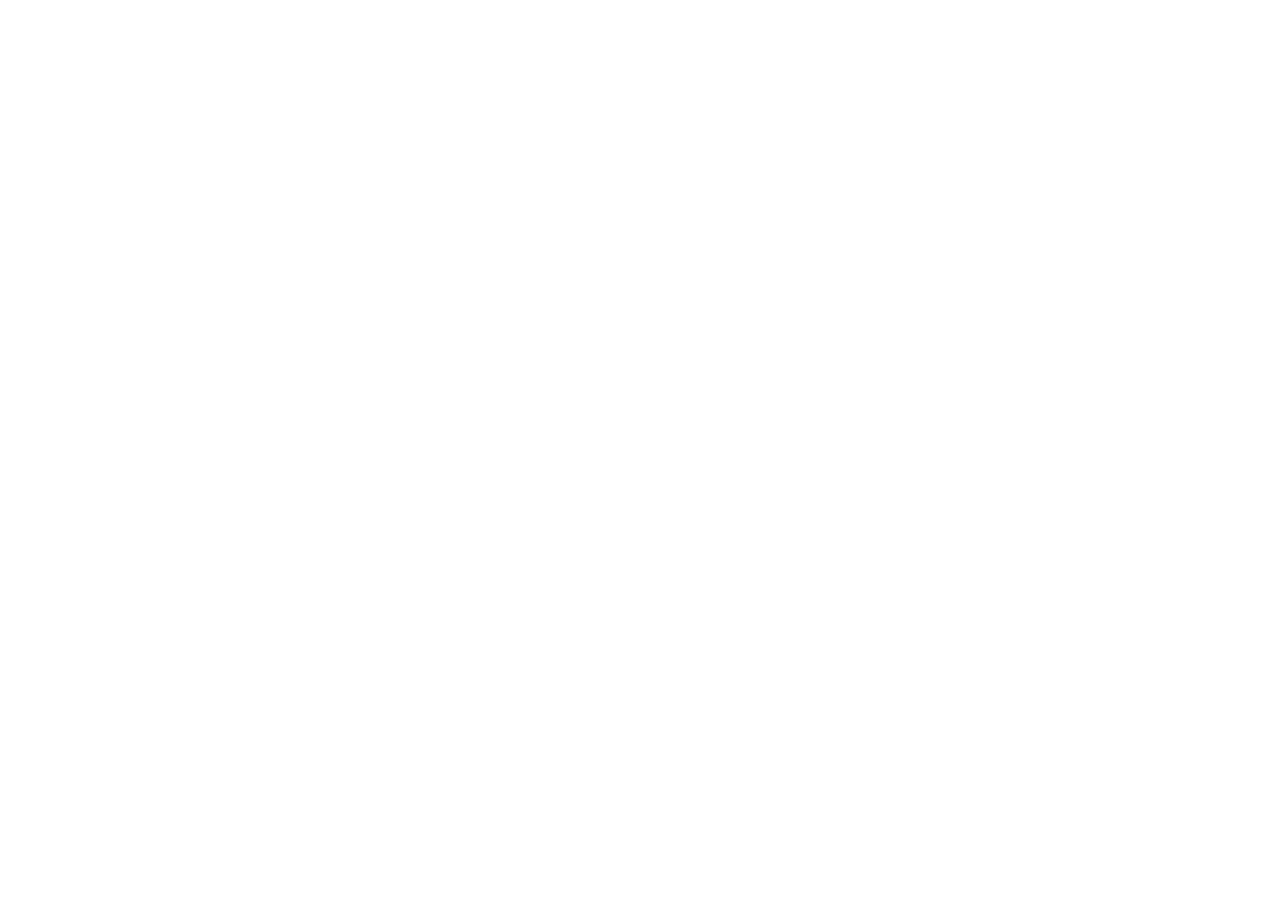
==== blog.html @ c89da369 "Initial blog page created" ====
<!DOCTYPE html>
<html lang="en">
  <head>
    <meta charset="UTF-8" />
    <meta http-equiv="X-UA-Compatible" content="IE=edge" />
    <meta name="viewport" content="width=device-width, initial-scale=1.0" />
    <title>Blog | Speed Monster</title>
  </head>
  <body></body>
</html>
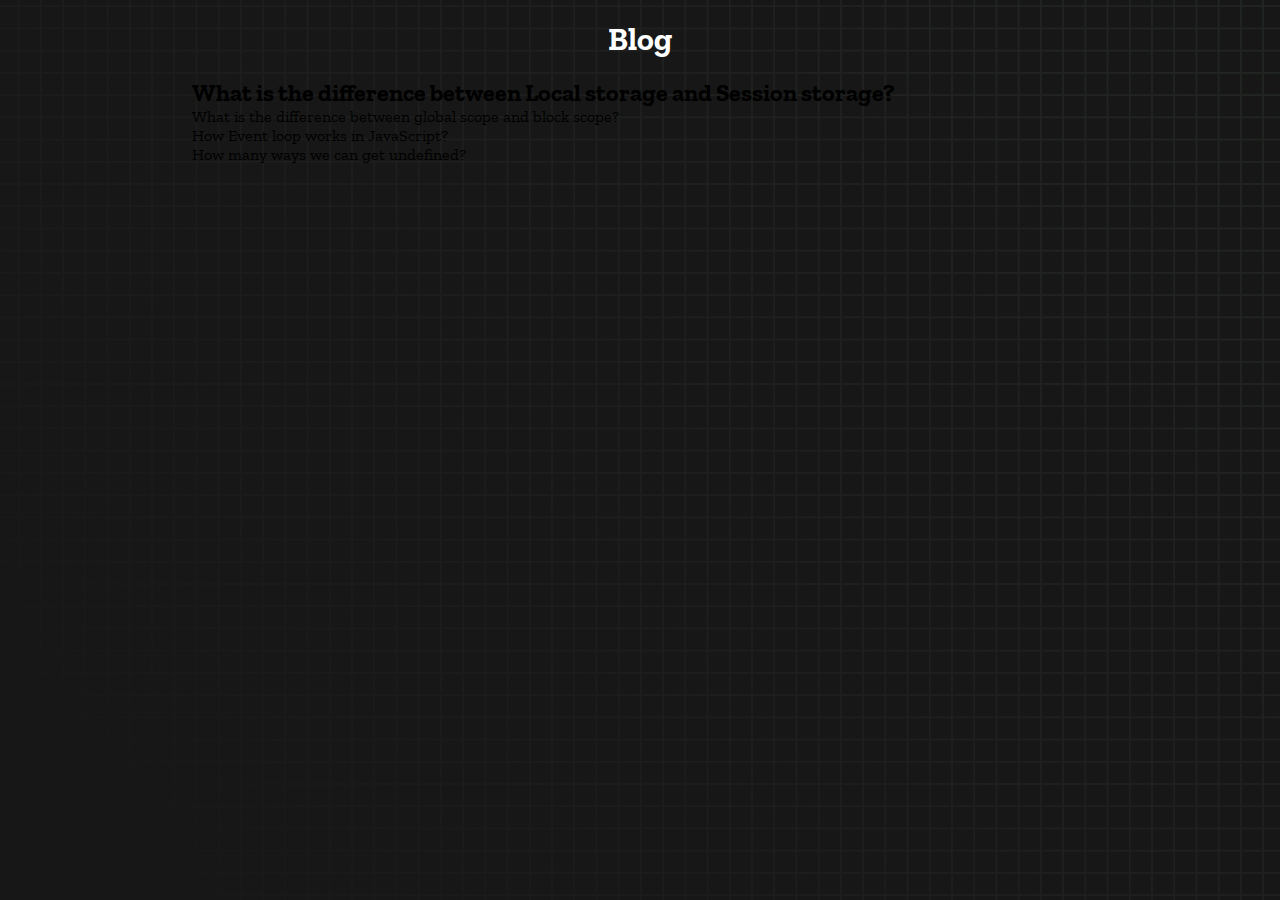
==== commit 13646541: "Blog page layout and background added" ====
--- a/blog.html
+++ b/blog.html
@@ -5,6 +5,26 @@
     <meta http-equiv="X-UA-Compatible" content="IE=edge" />
     <meta name="viewport" content="width=device-width, initial-scale=1.0" />
     <title>Blog | Speed Monster</title>
+    <link rel="stylesheet" href="styles.css" />
+    <link rel="preconnect" href="https://fonts.googleapis.com" />
+    <link rel="preconnect" href="https://fonts.gstatic.com" crossorigin />
+    <link
+      href="https://fonts.googleapis.com/css2?family=Zilla+Slab:wght@300;400;500&display=swap"
+      rel="stylesheet"
+    />
   </head>
-  <body></body>
+  <body>
+    <h1 class="title">Blog</h1>
+    <section class="box-container">
+      <div>
+        <h2>
+          What is the difference between Local storage and Session storage?
+        </h2>
+        <p></p>
+      </div>
+      <div>What is the difference between global scope and block scope?</div>
+      <div>How Event loop works in JavaScript?</div>
+      <div>How many ways we can get undefined?</div>
+    </section>
+  </body>
 </html>
--- a/styles.css
+++ b/styles.css
@@ -0,0 +1,194 @@
+* {
+  padding: 0;
+  margin: 0;
+  box-sizing: border-box;
+}
+
+body {
+  background-image: url("./bg.png");
+  background-size: cover;
+  background-position: left top;
+  font-family: "Zilla Slab", serif;
+}
+
+.box-container {
+  width: 70%;
+  margin: 0 auto;
+}
+
+#question {
+  height: 100px;
+  display: flex;
+  align-items: center;
+  justify-content: center;
+  color: white;
+  font-size: 25px;
+  border-radius: 15px;
+  background: rgb(255, 255, 255);
+  background: linear-gradient(
+    92.49deg,
+    rgba(255, 255, 255, 0.1) 0.18%,
+    rgba(255, 255, 255, 0.05) 99.85%
+  );
+  backdrop-filter: blur(5px);
+  margin-bottom: 30px;
+}
+
+#display {
+  height: 100px;
+  display: flex;
+  flex-wrap: wrap;
+  align-items: center;
+  padding-left: 5rem;
+  color: white;
+  font-size: 32px;
+  background-color: #171717;
+  border: 2px solid #9dffad;
+  border-radius: 15px;
+}
+
+#countdown {
+  position: fixed;
+  height: 100vh;
+  width: 100vw;
+  background-color: rgba(0, 0, 0, 0.8);
+  top: 0;
+  left: 0;
+  display: flex;
+  align-items: center;
+  justify-content: center;
+  font-size: 3rem;
+  color: white;
+  display: none;
+}
+#result {
+  position: fixed;
+  top: 50%;
+  left: 50%;
+  transform: translate(-50%, -50%);
+  height: 250px;
+  width: 400px;
+  background-color: #171717;
+  border-radius: 15px;
+  border: 2px solid #9dffad;
+  color: white;
+  text-align: center;
+  padding: 2rem;
+}
+#show-time {
+  text-align: center;
+  color: white;
+  margin: 10px 0;
+}
+
+.green {
+  color: #9dffad;
+}
+.red {
+  color: #eb6565;
+}
+.bold {
+  font-weight: 700;
+}
+.inactive {
+  border: 2px solid white !important;
+}
+.hidden {
+  display: none;
+}
+.title {
+  text-align: center;
+  color: white;
+  margin: 20px 0;
+}
+
+.divider-container {
+  height: 80px;
+  display: flex;
+  justify-content: center;
+  align-items: center;
+  gap: 15px;
+  margin: 0 auto;
+}
+
+.line {
+  height: 2px;
+  background: white;
+  width: 100%;
+}
+
+.title2 {
+  color: white;
+  display: block;
+}
+
+.buttons {
+  display: flex;
+  justify-content: center;
+  margin: 30px 0;
+}
+button {
+  padding: 10px 20px;
+  border: none;
+  font-size: 16px;
+  font-weight: bold;
+  width: 300px;
+  height: 50px;
+  color: white;
+  background-color: #171717;
+  border-radius: 10px;
+  border: 2px solid #9dffad;
+  cursor: pointer;
+}
+
+#histories {
+  display: flex;
+  flex-wrap: wrap;
+  justify-content: space-around;
+}
+
+.card {
+  width: 100%;
+  height: 100%;
+  padding: 50px;
+  display: flex;
+  gap: 5px;
+  justify-content: space-between;
+  align-items: center;
+  padding: 20px 30px;
+  color: white;
+  border-radius: 15px;
+  background: rgb(255, 255, 255);
+  background: linear-gradient(
+    92.49deg,
+    rgba(255, 255, 255, 0.1) 0.18%,
+    rgba(255, 255, 255, 0.05) 99.85%
+  );
+  backdrop-filter: blur(5px);
+  margin-bottom: 30px;
+}
+
+#modal-background {
+  background: rgb(255, 255, 255);
+  background: linear-gradient(
+    92.49deg,
+    rgba(255, 255, 255, 0.1) 0.18%,
+    rgba(255, 255, 255, 0.05) 99.85%
+  );
+  backdrop-filter: blur(5px);
+  height: 100vh;
+  width: 100%;
+  position: fixed;
+  top: 0;
+}
+
+@media only screen and (max-width: 700px) {
+  .box-container {
+    padding: 0 20px;
+    width: 100%;
+  }
+  .card {
+    flex-direction: column;
+    align-items: start;
+  }
+}
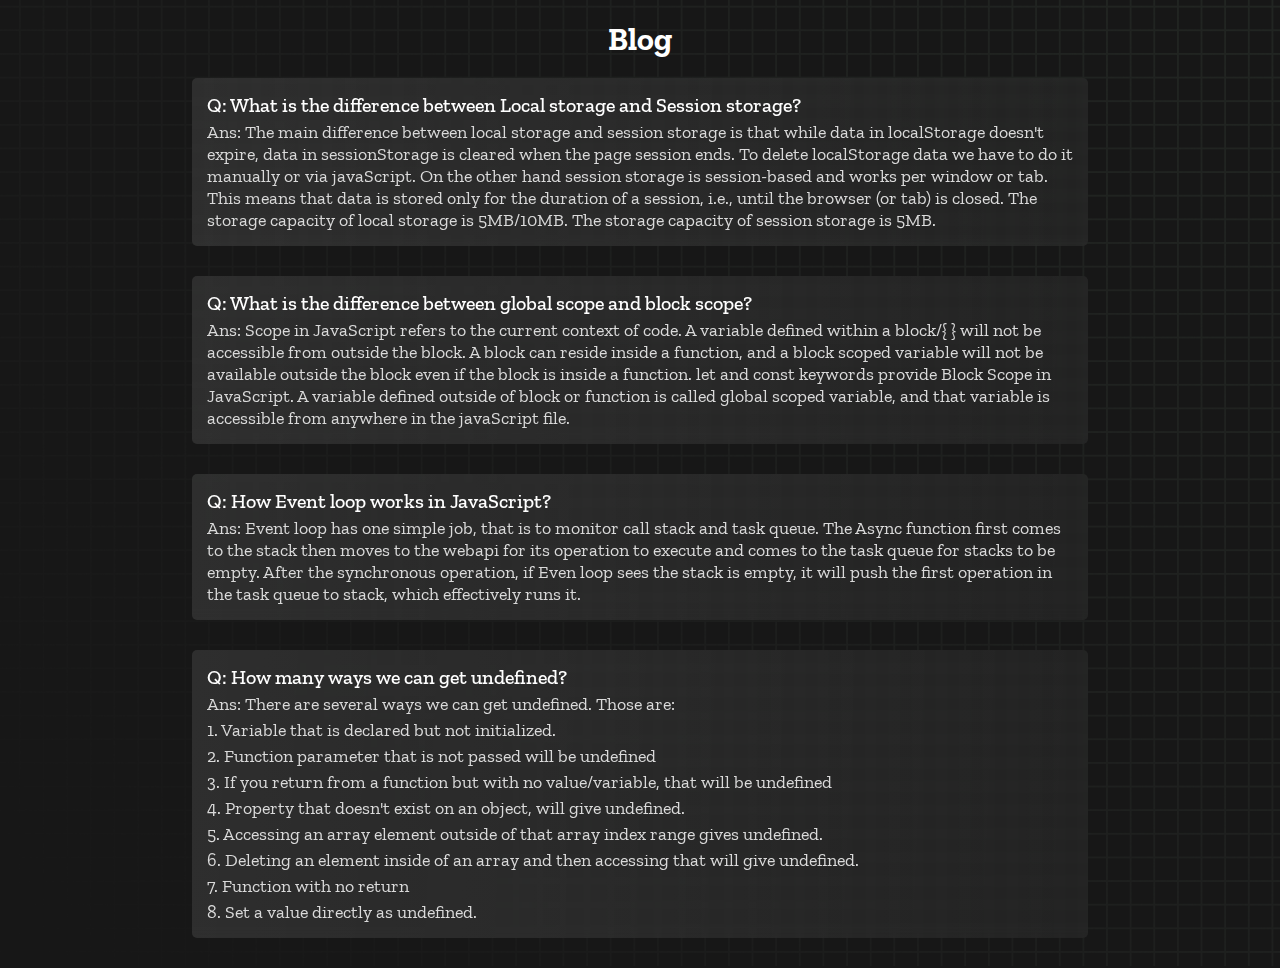
==== commit d107e25a: "All blog ans added" ====
--- a/blog.html
+++ b/blog.html
@@ -16,15 +16,76 @@
   <body>
     <h1 class="title">Blog</h1>
     <section class="box-container">
-      <div>
-        <h2>
-          What is the difference between Local storage and Session storage?
+      <div class="blog-container">
+        <h2 class="blog-question">
+          Q: What is the difference between Local storage and Session storage?
         </h2>
-        <p></p>
+        <p class="blog-answer">
+          Ans: The main difference between local storage and session storage is
+          that while data in localStorage doesn't expire, data in sessionStorage
+          is cleared when the page session ends. To delete localStorage data we
+          have to do it manually or via javaScript. On the other hand session
+          storage is session-based and works per window or tab. This means that
+          data is stored only for the duration of a session, i.e., until the
+          browser (or tab) is closed. The storage capacity of local storage is
+          5MB/10MB. The storage capacity of session storage is 5MB.
+        </p>
       </div>
-      <div>What is the difference between global scope and block scope?</div>
-      <div>How Event loop works in JavaScript?</div>
-      <div>How many ways we can get undefined?</div>
+      <div class="blog-container">
+        <h2 class="blog-question">
+          Q: What is the difference between global scope and block scope?
+        </h2>
+        <p class="blog-answer">
+          Ans: Scope in JavaScript refers to the current context of code. A
+          variable defined within a block/{ } will not be accessible from
+          outside the block. A block can reside inside a function, and a block
+          scoped variable will not be available outside the block even if the
+          block is inside a function. let and const keywords provide Block Scope
+          in JavaScript. A variable defined outside of block or function is
+          called global scoped variable, and that variable is accessible from
+          anywhere in the javaScript file.
+        </p>
+      </div>
+      <div class="blog-container">
+        <h2 class="blog-question">Q: How Event loop works in JavaScript?</h2>
+        <p class="blog-answer">
+          Ans: Event loop has one simple job, that is to monitor call stack and
+          task queue. The Async function first comes to the stack then moves to
+          the webapi for its operation to execute and comes to the task queue
+          for stacks to be empty. After the synchronous operation, if Even loop
+          sees the stack is empty, it will push the first operation in the task
+          queue to stack, which effectively runs it.
+        </p>
+      </div>
+      <div class="blog-container">
+        <h2 class="blog-question">Q: How many ways we can get undefined?</h2>
+        <p class="blog-answer">
+          Ans: There are several ways we can get undefined. Those are:
+        </p>
+        <p class="blog-answer">
+          1. Variable that is declared but not initialized.
+        </p>
+        <p class="blog-answer">
+          2. Function parameter that is not passed will be undefined
+        </p>
+        <p class="blog-answer">
+          3. If you return from a function but with no value/variable, that will
+          be undefined
+        </p>
+        <p class="blog-answer">
+          4. Property that doesn't exist on an object, will give undefined.
+        </p>
+        <p class="blog-answer">
+          5. Accessing an array element outside of that array index range gives
+          undefined.
+        </p>
+        <p class="blog-answer">
+          6. Deleting an element inside of an array and then accessing that will
+          give undefined.
+        </p>
+        <p class="blog-answer">7. Function with no return</p>
+        <p class="blog-answer">8. Set a value directly as undefined.</p>
+      </div>
     </section>
   </body>
 </html>
--- a/styles.css
+++ b/styles.css
@@ -180,6 +180,30 @@
   width: 100%;
   position: fixed;
   top: 0;
+}
+
+.blog-container {
+  background: linear-gradient(
+    92.49deg,
+    rgba(255, 255, 255, 0.1) 0.18%,
+    rgba(255, 255, 255, 0.05) 99.85%
+  );
+  backdrop-filter: blur(5px);
+  margin-bottom: 30px;
+  padding: 15px;
+  border-radius: 5px;
+}
+
+.blog-question {
+  color: white;
+  font-size: 20px;
+  font-weight: 500;
+}
+
+.blog-answer {
+  color: rgb(218, 218, 218);
+  margin-top: 4px;
+  font-size: 18px;
 }
 
 @media only screen and (max-width: 700px) {
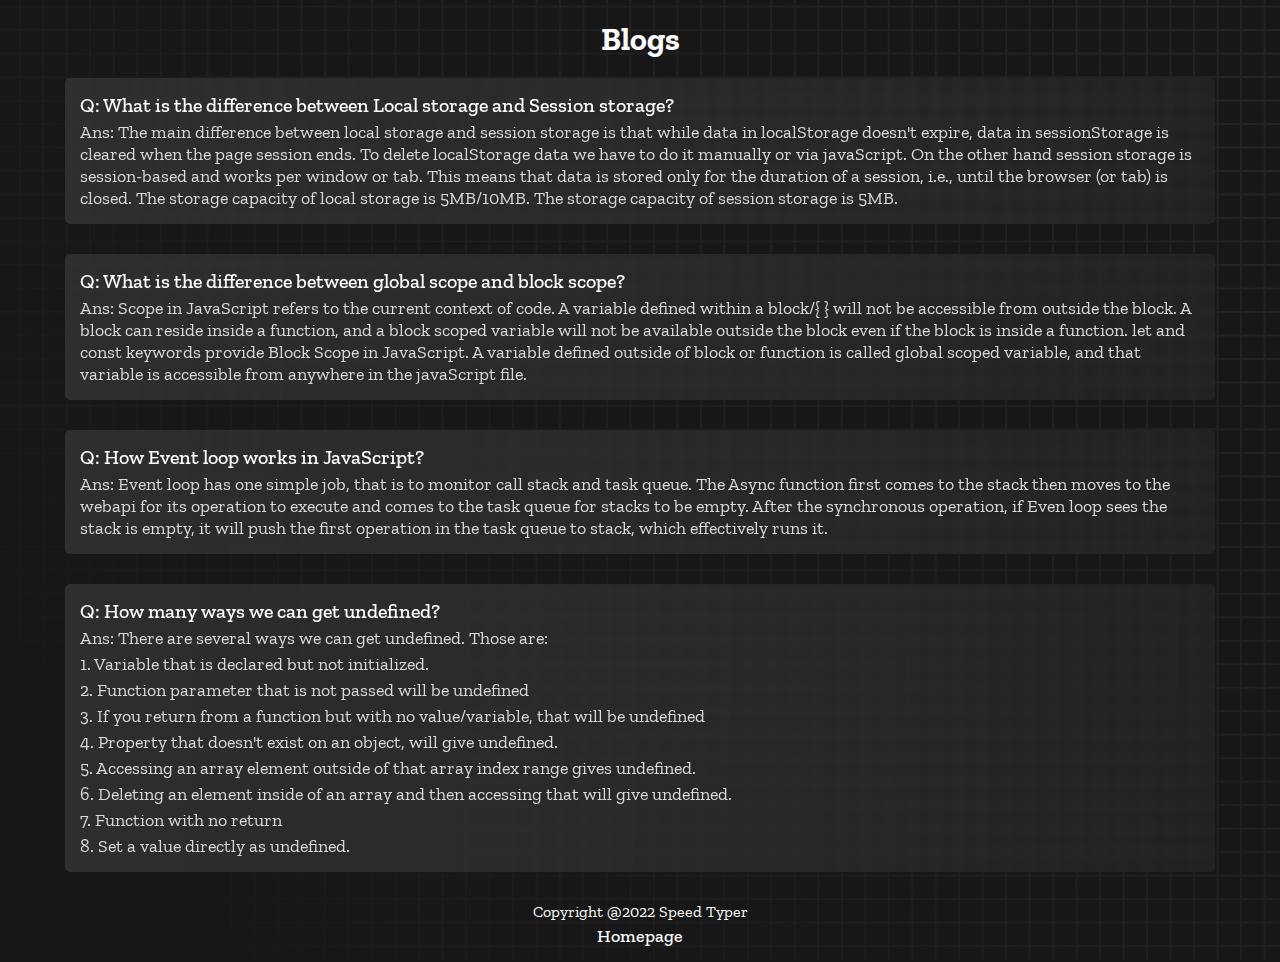
==== commit f94fc77a: "Footer added for navigation to blog" ====
--- a/blog.html
+++ b/blog.html
@@ -4,7 +4,7 @@
     <meta charset="UTF-8" />
     <meta http-equiv="X-UA-Compatible" content="IE=edge" />
     <meta name="viewport" content="width=device-width, initial-scale=1.0" />
-    <title>Blog | Speed Monster</title>
+    <title>Blog | Speed Typer</title>
     <link rel="stylesheet" href="styles.css" />
     <link rel="preconnect" href="https://fonts.googleapis.com" />
     <link rel="preconnect" href="https://fonts.gstatic.com" crossorigin />
@@ -14,7 +14,7 @@
     />
   </head>
   <body>
-    <h1 class="title">Blog</h1>
+    <h1 class="title">Blogs</h1>
     <section class="box-container">
       <div class="blog-container">
         <h2 class="blog-question">
@@ -87,5 +87,9 @@
         <p class="blog-answer">8. Set a value directly as undefined.</p>
       </div>
     </section>
+    <footer>
+      <p>Copyright @2022 Speed Typer</p>
+      <a href="index.html">Homepage</a>
+    </footer>
   </body>
 </html>
--- a/styles.css
+++ b/styles.css
@@ -2,6 +2,10 @@
   padding: 0;
   margin: 0;
   box-sizing: border-box;
+}
+
+html {
+  scroll-behavior: smooth;
 }
 
 body {
@@ -12,13 +16,14 @@
 }
 
 .box-container {
-  width: 70%;
-  margin: 0 auto;
+  margin-inline: auto;
+  width: min(93%, 1150px);
 }
 
 #question {
   height: 100px;
   display: flex;
+  padding: 10px;
   align-items: center;
   justify-content: center;
   color: white;
@@ -35,11 +40,11 @@
 }
 
 #display {
-  height: 100px;
+  min-height: 100px;
   display: flex;
   flex-wrap: wrap;
   align-items: center;
-  padding-left: 5rem;
+  padding: 5px 2rem;
   color: white;
   font-size: 32px;
   background-color: #171717;
@@ -96,6 +101,11 @@
 .hidden {
   display: none;
 }
+
+.text-center {
+  text-align: center;
+}
+
 .title {
   text-align: center;
   color: white;
@@ -142,9 +152,9 @@
 }
 
 #histories {
-  display: flex;
-  flex-wrap: wrap;
-  justify-content: space-around;
+  display: grid;
+  grid-template-columns: repeat(3, 1fr);
+  gap: 10px;
 }
 
 .card {
@@ -152,12 +162,12 @@
   height: 100%;
   padding: 50px;
   display: flex;
-  gap: 5px;
+  flex-direction: column;
   justify-content: space-between;
   align-items: center;
   padding: 20px 30px;
   color: white;
-  border-radius: 15px;
+  border-radius: 8px;
   background: rgb(255, 255, 255);
   background: linear-gradient(
     92.49deg,
@@ -206,13 +216,41 @@
   font-size: 18px;
 }
 
-@media only screen and (max-width: 700px) {
-  .box-container {
-    padding: 0 20px;
-    width: 100%;
-  }
-  .card {
-    flex-direction: column;
-    align-items: start;
-  }
-}
+footer {
+  margin-top: 30px;
+  display: grid;
+  place-items: center;
+  margin-bottom: 15px;
+}
+
+footer p {
+  color: white;
+  text-align: center;
+}
+
+footer a {
+  text-decoration: none;
+  text-align: center;
+  font-size: 18px;
+  font-weight: 500;
+  color: white;
+  margin-top: 4px;
+}
+
+@media screen and (min-width: 597px) and (max-width: 900px) {
+  #histories {
+    grid-template-columns: repeat(2, 1fr);
+  }
+  #display {
+    font-size: 24px;
+  }
+}
+
+@media only screen and (max-width: 596px) {
+  #histories {
+    grid-template-columns: repeat(1, 1fr);
+  }
+  #display {
+    font-size: 24px;
+  }
+}
